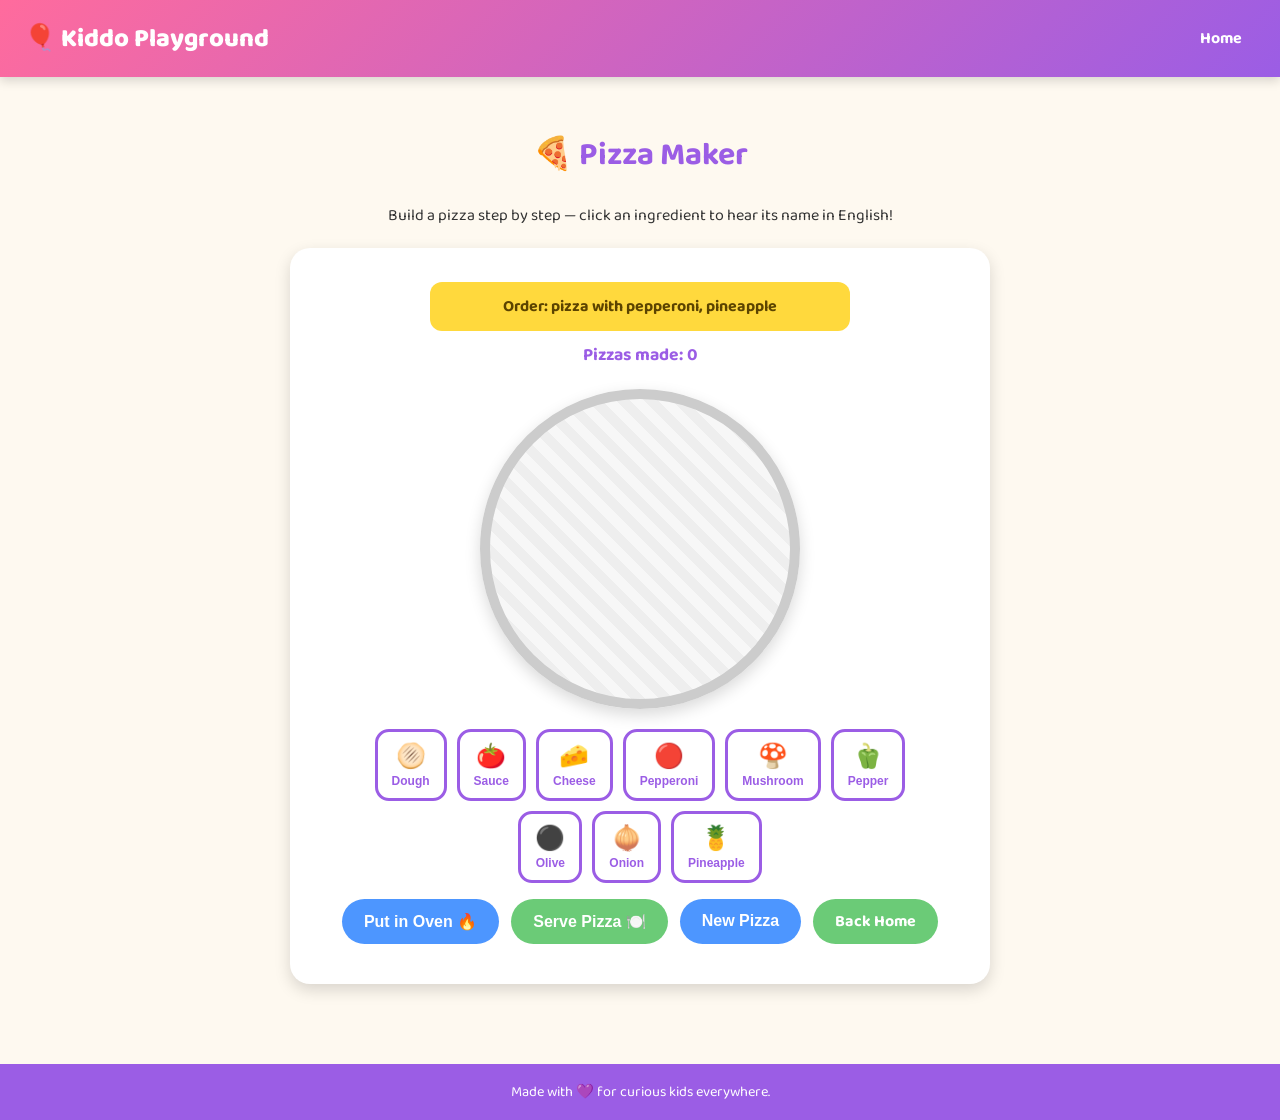
==== games/pizzamaker.html @ 0a42abb3 "Add files via upload" ====
<!DOCTYPE html>
<html lang="en">
<head>
<meta charset="UTF-8" />
<meta name="viewport" content="width=device-width, initial-scale=1.0" />
<title>Pizza Maker - Kiddo Playground</title>
<link rel="preconnect" href="https://fonts.googleapis.com">
<link href="https://fonts.googleapis.com/css2?family=Baloo+2:wght@500;700;800&display=swap" rel="stylesheet">
<link rel="stylesheet" href="../css/style.css" />
<style>
  .order-ticket {
    background: var(--yellow);
    border-radius: 12px;
    padding: 12px 18px;
    font-weight: 700;
    margin: 10px auto;
    max-width: 420px;
    color: #5c4400;
  }
  .pizza-area {
    position: relative;
    width: 320px;
    height: 320px;
    margin: 20px auto;
    border-radius: 50%;
    background: #f3d9a4;
    border: 10px solid #d9a441;
    box-shadow: 0 6px 16px var(--shadow);
    transition: filter 0.6s ease;
    overflow: hidden;
  }
  .pizza-area.no-dough {
    background: repeating-linear-gradient(45deg, #eee, #eee 10px, #f7f7f7 10px, #f7f7f7 20px);
    border-color: #ccc;
  }
  .pizza-area.baked {
    filter: brightness(0.9) saturate(1.2) sepia(0.15);
  }
  .sauce-layer, .cheese-layer {
    position: absolute;
    inset: 14px;
    border-radius: 50%;
    opacity: 0;
    transition: opacity 0.3s ease;
  }
  .sauce-layer { background: #d1372f; }
  .cheese-layer { background: #ffe082; }
  .sauce-layer.on, .cheese-layer.on { opacity: 1; }
  .topping {
    position: absolute;
    font-size: 1.6rem;
    transform: translate(-50%, -50%);
    pointer-events: none;
  }
  .ingredient-bar {
    display: flex;
    flex-wrap: wrap;
    justify-content: center;
    gap: 10px;
    max-width: 560px;
    margin: 16px auto;
  }
  .ingredient-btn {
    background: var(--white);
    border: 3px solid var(--purple);
    border-radius: 14px;
    padding: 10px 14px;
    font-size: 1.5rem;
    cursor: pointer;
    display: flex;
    flex-direction: column;
    align-items: center;
    gap: 4px;
    min-width: 64px;
    transition: transform 0.1s ease;
  }
  .ingredient-btn:hover { transform: scale(1.08); }
  .ingredient-btn span.label {
    font-size: 0.75rem;
    font-weight: 700;
    color: var(--purple);
  }
  .speak-bubble {
    position: fixed;
    left: 50%;
    top: 20%;
    transform: translate(-50%, -20px);
    background: var(--white);
    border: 4px solid var(--pink);
    border-radius: 16px;
    padding: 14px 26px;
    font-size: 1.8rem;
    font-weight: 800;
    color: var(--pink);
    opacity: 0;
    pointer-events: none;
    transition: opacity 0.25s ease, transform 0.25s ease;
    z-index: 50;
  }
  .speak-bubble.show {
    opacity: 1;
    transform: translate(-50%, 0);
  }
  .oven-progress {
    width: 260px;
    height: 18px;
    background: #eee;
    border-radius: 999px;
    margin: 10px auto;
    overflow: hidden;
    display: none;
  }
  .oven-progress .bar {
    height: 100%;
    width: 0%;
    background: var(--orange);
    transition: width 0.1s linear;
  }
</style>
</head>
<body>

<header class="site-header">
  <div class="logo">🎈 Kiddo Playground</div>
  <nav>
    <a href="../index.html">Home</a>
  </nav>
</header>

<main class="game-page">
  <h1>🍕 Pizza Maker</h1>
  <p>Build a pizza step by step — click an ingredient to hear its name in English!</p>

  <div class="game-stage">
    <div class="order-ticket" id="orderTicket">Order: Loading...</div>
    <div class="stats">
      <div>Pizzas made: <span id="pizzaCount">0</span></div>
    </div>

    <div class="pizza-area no-dough" id="pizzaArea">
      <div class="sauce-layer" id="sauceLayer"></div>
      <div class="cheese-layer" id="cheeseLayer"></div>
    </div>

    <div class="oven-progress" id="ovenProgress"><div class="bar" id="ovenBar"></div></div>

    <div class="ingredient-bar">
      <button class="ingredient-btn" data-type="dough" data-word="dough">🫓<span class="label">Dough</span></button>
      <button class="ingredient-btn" data-type="sauce" data-word="sauce">🍅<span class="label">Sauce</span></button>
      <button class="ingredient-btn" data-type="cheese" data-word="cheese">🧀<span class="label">Cheese</span></button>
      <button class="ingredient-btn" data-type="topping" data-word="pepperoni" data-emoji="🍕">🔴<span class="label">Pepperoni</span></button>
      <button class="ingredient-btn" data-type="topping" data-word="mushroom" data-emoji="🍄">🍄<span class="label">Mushroom</span></button>
      <button class="ingredient-btn" data-type="topping" data-word="pepper" data-emoji="🫑">🫑<span class="label">Pepper</span></button>
      <button class="ingredient-btn" data-type="topping" data-word="olive" data-emoji="⚫">⚫<span class="label">Olive</span></button>
      <button class="ingredient-btn" data-type="topping" data-word="onion" data-emoji="🧅">🧅<span class="label">Onion</span></button>
      <button class="ingredient-btn" data-type="topping" data-word="pineapple" data-emoji="🍍">🍍<span class="label">Pineapple</span></button>
    </div>

    <div class="controls">
      <button class="btn" id="ovenBtn">Put in Oven 🔥</button>
      <button class="btn secondary" id="serveBtn">Serve Pizza 🍽️</button>
      <button class="btn" id="restartBtn">New Pizza</button>
      <a class="btn secondary" href="../index.html">Back Home</a>
    </div>
  </div>
</main>

<footer class="site-footer">
  Made with 💜 for curious kids everywhere.
</footer>

<div class="speak-bubble" id="speakBubble"></div>

<script>
const TOPPING_WORDS = ['pepperoni','mushroom','pepper','olive','onion','pineapple'];
let hasDough = false;
let hasSauce = false;
let hasCheese = false;
let baked = false;
let toppingsAdded = new Set();
let pizzaCount = 0;
let currentOrder = [];

const pizzaArea = document.getElementById('pizzaArea');
const sauceLayer = document.getElementById('sauceLayer');
const cheeseLayer = document.getElementById('cheeseLayer');
const speakBubble = document.getElementById('speakBubble');
const ovenProgress = document.getElementById('ovenProgress');
const ovenBar = document.getElementById('ovenBar');

function speakWord(word) {
  speakBubble.textContent = word;
  speakBubble.classList.add('show');
  setTimeout(() => speakBubble.classList.remove('show'), 1100);
  if ('speechSynthesis' in window) {
    const utter = new SpeechSynthesisUtterance(word);
    utter.rate = 0.85;
    utter.lang = 'en-US';
    window.speechSynthesis.cancel();
    window.speechSynthesis.speak(utter);
  }
}

function newOrder() {
  const shuffled = [...TOPPING_WORDS].sort(() => Math.random() - 0.5);
  currentOrder = shuffled.slice(0, 2 + Math.floor(Math.random() * 2));
  document.getElementById('orderTicket').textContent =
    'Order: pizza with ' + currentOrder.join(', ');
}

function addTopping(word, emoji) {
  if (!hasDough || baked) return;
  toppingsAdded.add(word);
  for (let i = 0; i < 3; i++) {
    const el = document.createElement('div');
    el.className = 'topping';
    el.textContent = emoji;
    const angle = Math.random() * 2 * Math.PI;
    const radius = Math.random() * 110;
    const x = 160 + radius * Math.cos(angle);
    const y = 160 + radius * Math.sin(angle);
    el.style.left = x + 'px';
    el.style.top = y + 'px';
    pizzaArea.appendChild(el);
  }
}

document.querySelectorAll('.ingredient-btn').forEach(btn => {
  btn.addEventListener('click', () => {
    const type = btn.dataset.type;
    const word = btn.dataset.word;
    speakWord(word);
    if (baked) return;

    if (type === 'dough') {
      hasDough = true;
      pizzaArea.classList.remove('no-dough');
    } else if (type === 'sauce') {
      if (!hasDough) return;
      hasSauce = true;
      sauceLayer.classList.add('on');
    } else if (type === 'cheese') {
      if (!hasDough) return;
      hasCheese = true;
      cheeseLayer.classList.add('on');
    } else if (type === 'topping') {
      addTopping(word, btn.dataset.emoji);
    }
  });
});

document.getElementById('ovenBtn').addEventListener('click', () => {
  if (!hasDough || baked) return;
  ovenProgress.style.display = 'block';
  let pct = 0;
  const iv = setInterval(() => {
    pct += 4;
    ovenBar.style.width = pct + '%';
    if (pct >= 100) {
      clearInterval(iv);
      baked = true;
      pizzaArea.classList.add('baked');
      speakWord('yummy');
    }
  }, 80);
});

document.getElementById('serveBtn').addEventListener('click', () => {
  if (!baked) {
    alert('Bake the pizza first! 🔥');
    return;
  }
  const missing = currentOrder.filter(t => !toppingsAdded.has(t));
  if (missing.length === 0) {
    pizzaCount++;
    document.getElementById('pizzaCount').textContent = pizzaCount;
    alert('🎉 Perfect pizza! Order complete!');
  } else {
    alert('Hmm, missing: ' + missing.join(', ') + ' — try again!');
  }
});

document.getElementById('restartBtn').addEventListener('click', resetPizza);

function resetPizza() {
  hasDough = false;
  hasSauce = false;
  hasCheese = false;
  baked = false;
  toppingsAdded = new Set();
  pizzaArea.classList.add('no-dough');
  pizzaArea.classList.remove('baked');
  sauceLayer.classList.remove('on');
  cheeseLayer.classList.remove('on');
  ovenProgress.style.display = 'none';
  ovenBar.style.width = '0%';
  document.querySelectorAll('.topping').forEach(t => t.remove());
  newOrder();
}

newOrder();
</script>

</body>
</html>
---- css/style.css ----
/* ===== Kiddo Playground shared styles ===== */
:root {
  --pink: #ff6b9d;
  --orange: #ffa62b;
  --yellow: #ffd93d;
  --green: #6bcB77;
  --blue: #4d96ff;
  --purple: #9b5de5;
  --bg: #fef9f0;
  --text: #333333;
  --white: #ffffff;
  --shadow: rgba(0, 0, 0, 0.15);
  --radius: 20px;
}

* {
  box-sizing: border-box;
}

body {
  margin: 0;
  font-family: 'Baloo 2', 'Comic Sans MS', 'Trebuchet MS', sans-serif;
  background: var(--bg);
  color: var(--text);
  min-height: 100vh;
  display: flex;
  flex-direction: column;
}

a {
  text-decoration: none;
  color: inherit;
}

/* ===== Header ===== */
header.site-header {
  background: linear-gradient(135deg, var(--pink), var(--purple));
  color: var(--white);
  padding: 18px 24px;
  display: flex;
  align-items: center;
  justify-content: space-between;
  box-shadow: 0 4px 10px var(--shadow);
}

header.site-header .logo {
  font-size: 1.6rem;
  font-weight: 800;
  display: flex;
  align-items: center;
  gap: 8px;
}

header.site-header nav a {
  color: var(--white);
  font-weight: 700;
  margin-left: 18px;
  padding: 8px 14px;
  border-radius: 999px;
  transition: background 0.2s ease;
}

header.site-header nav a:hover {
  background: rgba(255, 255, 255, 0.25);
}

/* ===== Main content ===== */
main {
  flex: 1;
  padding: 32px 20px 60px;
  max-width: 1100px;
  margin: 0 auto;
  width: 100%;
}

.hero {
  text-align: center;
  margin-bottom: 40px;
}

.hero h1 {
  font-size: 2.6rem;
  margin-bottom: 8px;
  color: var(--purple);
}

.hero p {
  font-size: 1.2rem;
  color: #666;
}

/* ===== Game grid ===== */
.game-grid {
  display: grid;
  grid-template-columns: repeat(auto-fit, minmax(220px, 1fr));
  gap: 24px;
}

.game-card {
  background: var(--white);
  border-radius: var(--radius);
  padding: 24px;
  text-align: center;
  box-shadow: 0 6px 16px var(--shadow);
  transition: transform 0.15s ease, box-shadow 0.15s ease;
  border: 4px solid transparent;
}

.game-card:hover {
  transform: translateY(-6px) scale(1.02);
  box-shadow: 0 12px 24px var(--shadow);
  border-color: var(--yellow);
}

.game-card .emoji {
  font-size: 3rem;
  display: block;
  margin-bottom: 10px;
}

.game-card h3 {
  margin: 6px 0;
  font-size: 1.3rem;
}

.game-card p {
  font-size: 0.95rem;
  color: #777;
  margin: 6px 0 14px;
}

.badge {
  display: inline-block;
  background: var(--green);
  color: var(--white);
  font-size: 0.75rem;
  font-weight: 700;
  padding: 3px 10px;
  border-radius: 999px;
  margin-bottom: 8px;
}

.badge.premium {
  background: var(--orange);
}

.btn {
  display: inline-block;
  background: var(--blue);
  color: var(--white);
  font-weight: 700;
  padding: 10px 22px;
  border-radius: 999px;
  border: none;
  cursor: pointer;
  font-size: 1rem;
  transition: transform 0.1s ease, background 0.2s ease;
}

.btn:hover {
  transform: scale(1.05);
  background: var(--purple);
}

.btn.secondary {
  background: var(--green);
}

/* ===== Game page layout ===== */
.game-page {
  text-align: center;
}

.game-page h1 {
  color: var(--purple);
}

.game-stage {
  background: var(--white);
  border-radius: var(--radius);
  padding: 24px;
  box-shadow: 0 6px 16px var(--shadow);
  max-width: 700px;
  margin: 20px auto;
}

.controls {
  margin: 16px 0;
  display: flex;
  justify-content: center;
  gap: 12px;
  flex-wrap: wrap;
}

.stats {
  display: flex;
  justify-content: center;
  gap: 24px;
  font-weight: 700;
  margin-bottom: 12px;
  font-size: 1.1rem;
  color: var(--purple);
}

/* ===== Footer ===== */
footer.site-footer {
  background: var(--purple);
  color: var(--white);
  text-align: center;
  padding: 16px;
  font-size: 0.9rem;
}

footer.site-footer a {
  color: var(--yellow);
  font-weight: 700;
}
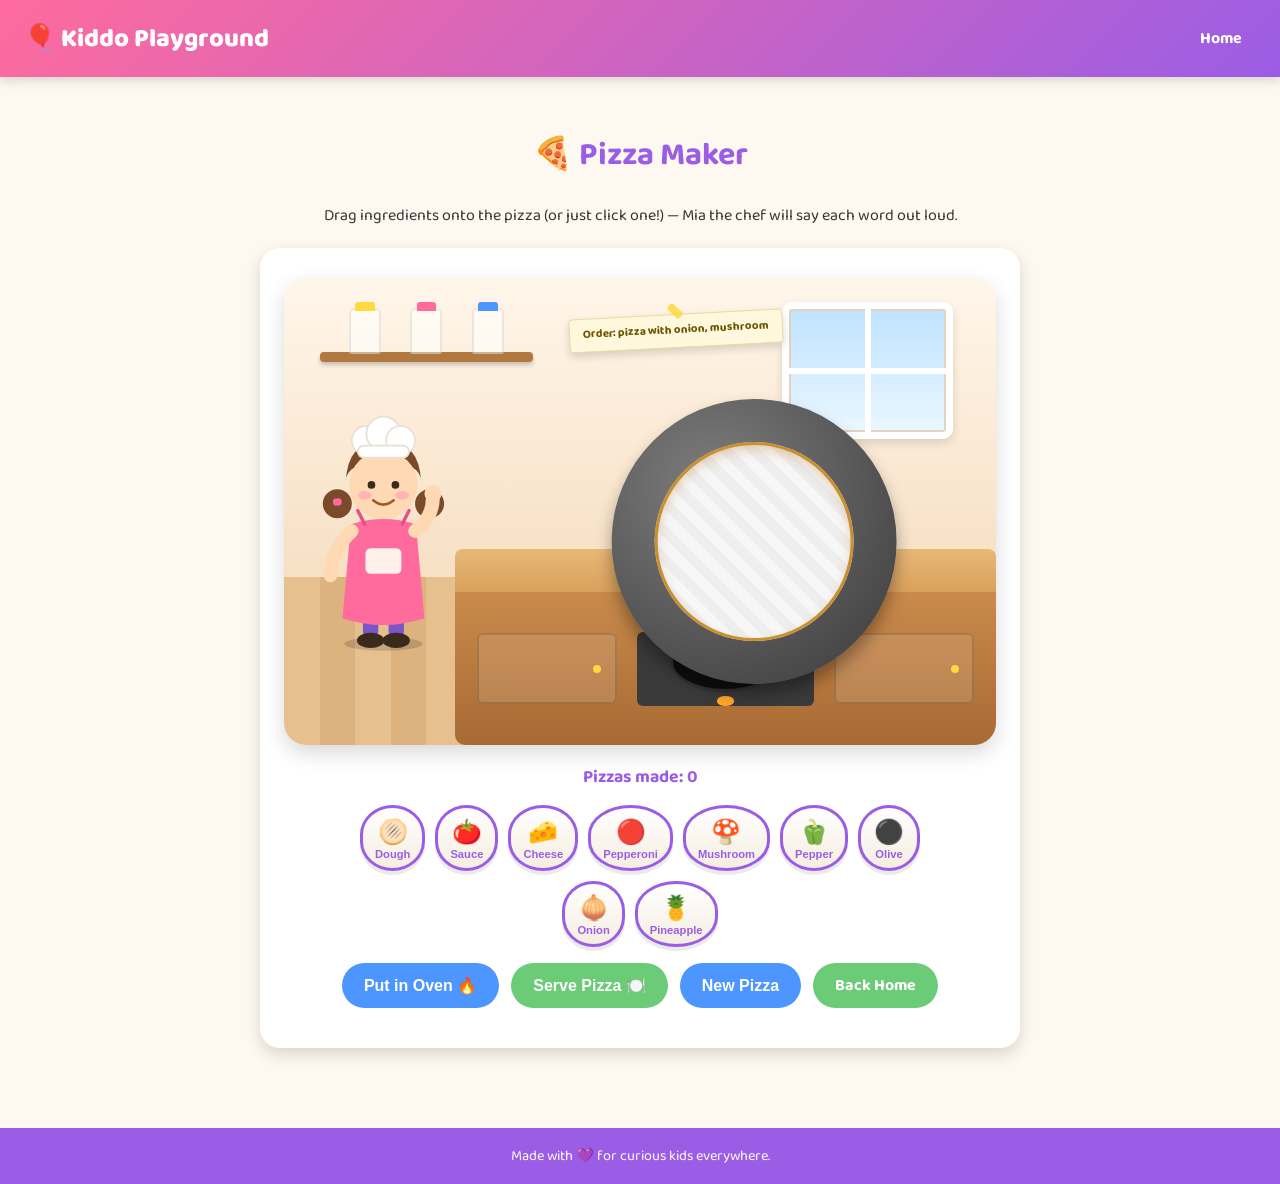
==== commit b5fed0a2: "Add files via upload" ====
--- a/games/pizzamaker.html
+++ b/games/pizzamaker.html
@@ -8,24 +8,238 @@
 <link href="https://fonts.googleapis.com/css2?family=Baloo+2:wght@500;700;800&display=swap" rel="stylesheet">
 <link rel="stylesheet" href="../css/style.css" />
 <style>
-  .order-ticket {
+  .kitchen-stage {
+    max-width: 760px;
+  }
+
+  /* ===== Scene ===== */
+  .kitchen-scene {
+    position: relative;
+    width: 100%;
+    aspect-ratio: 16 / 10.5;
+    margin: 6px auto 18px;
+    border-radius: 22px;
+    overflow: hidden;
+    box-shadow: 0 8px 20px var(--shadow), inset 0 0 0 6px #fff;
+    background: #fdf2e9;
+  }
+  .wall {
+    position: absolute;
+    inset: 0;
+    height: 64%;
+    background: linear-gradient(180deg, #fff6ea 0%, #f7e0c4 100%);
+  }
+  .floor {
+    position: absolute;
+    left: 0; right: 0; bottom: 0;
+    height: 36%;
+    background:
+      repeating-linear-gradient(90deg, #e7c090 0 5%, #dcb27e 5% 10%);
+  }
+
+  .window {
+    position: absolute;
+    top: 8%;
+    right: 6%;
+    width: 24%;
+    height: 46%;
+    background: linear-gradient(180deg, #bfe3ff 0%, #eaf7ff 100%);
+    border: 7px solid #fff;
+    border-radius: 10px;
+    box-shadow: 0 4px 10px rgba(0,0,0,0.12), inset 0 0 0 2px #e3d3bd;
+  }
+  .window::before, .window::after {
+    content: '';
+    position: absolute;
+    background: #fff;
+  }
+  .window::before { left: 50%; top: 0; bottom: 0; width: 6px; transform: translateX(-50%); }
+  .window::after { top: 50%; left: 0; right: 0; height: 6px; transform: translateY(-50%); }
+  .cloud {
+    position: absolute;
+    background: #fff;
+    border-radius: 40%;
+    opacity: 0.9;
+  }
+
+  .shelf-wrap {
+    position: absolute;
+    top: 10%;
+    left: 5%;
+    width: 30%;
+  }
+  .shelf {
+    height: 10px;
+    background: #b1783f;
+    border-radius: 4px;
+    box-shadow: 0 3px 4px rgba(0,0,0,0.2);
+  }
+  .jars {
+    display: flex;
+    justify-content: space-evenly;
+    align-items: flex-end;
+  }
+  .jar {
+    width: 15%;
+    aspect-ratio: 0.7;
+    background: rgba(255,255,255,0.55);
+    border: 2px solid rgba(0,0,0,0.08);
+    border-radius: 5px 5px 3px 3px;
+    position: relative;
+    margin-bottom: -2px;
+  }
+  .jar::before {
+    content: '';
+    position: absolute;
+    top: -18%;
+    left: 15%;
+    right: 15%;
+    height: 22%;
+    background: var(--jc, var(--pink));
+    border-radius: 3px 3px 0 0;
+  }
+
+  .order-note {
+    position: absolute;
+    top: 12%;
+    left: 40%;
+    width: 30%;
+    background: #fff8dd;
+    border: 1px solid #e8dba3;
+    border-radius: 4px;
+    padding: 8px 10px;
+    font-size: 0.72rem;
+    font-weight: 700;
+    color: #6b5300;
+    text-align: center;
+    line-height: 1.35;
+    transform: rotate(-3deg);
+    box-shadow: 0 4px 8px rgba(0,0,0,0.15);
+  }
+  .order-note::before {
+    content: '';
+    position: absolute;
+    top: -8px;
+    left: 50%;
+    transform: translateX(-50%) rotate(45deg);
+    width: 16px;
+    height: 8px;
+    background: #ffd93d;
+    opacity: 0.85;
+    border-radius: 2px;
+  }
+
+  /* ===== Counter ===== */
+  .counter {
+    position: absolute;
+    left: 24%;
+    right: 0;
+    bottom: 0;
+    height: 42%;
+  }
+  .counter-top {
+    position: absolute;
+    top: 0;
+    left: 0;
+    right: 0;
+    height: 22%;
+    background: linear-gradient(180deg, #e8b877 0%, #d9a05c 100%);
+    border-radius: 8px 8px 0 0;
+    box-shadow: 0 3px 0 rgba(0,0,0,0.12);
+  }
+  .cabinet-face {
+    position: absolute;
+    top: 22%;
+    left: 0;
+    right: 0;
+    bottom: 0;
+    background: linear-gradient(180deg, #c98a4b 0%, #a86a34 100%);
+    display: flex;
+    align-items: center;
+    justify-content: space-evenly;
+    padding: 6% 4%;
+    gap: 4%;
+    border-radius: 0 0 10px 10px;
+  }
+  .cabinet-door {
+    flex: 1;
+    height: 80%;
+    background: rgba(255,255,255,0.12);
+    border: 2px solid rgba(0,0,0,0.15);
+    border-radius: 6px;
+    position: relative;
+  }
+  .cabinet-door::after {
+    content: '';
+    position: absolute;
+    right: 10%;
+    top: 50%;
+    width: 8px;
+    height: 8px;
     background: var(--yellow);
-    border-radius: 12px;
-    padding: 12px 18px;
-    font-weight: 700;
-    margin: 10px auto;
-    max-width: 420px;
-    color: #5c4400;
+    border-radius: 50%;
+    transform: translateY(-50%);
+  }
+
+  .oven-unit {
+    flex: 1.3;
+    height: 84%;
+    background: #3a3a3a;
+    border-radius: 6px;
+    display: flex;
+    flex-direction: column;
+    align-items: center;
+    justify-content: center;
+    gap: 4px;
+    position: relative;
+  }
+  .oven-window {
+    width: 62%;
+    aspect-ratio: 1;
+    background: #171717;
+    border: 3px solid #555;
+    border-radius: 50%;
+    display: flex;
+    align-items: center;
+    justify-content: center;
+    font-size: 1.1rem;
+    filter: grayscale(1) brightness(0.6);
+    transition: filter 0.4s ease;
+  }
+  .oven-unit.active .oven-window {
+    filter: none;
+    box-shadow: 0 0 14px 4px rgba(255,140,0,0.6);
+  }
+  .oven-knob {
+    width: 10%;
+    aspect-ratio: 1;
+    background: var(--orange);
+    border-radius: 50%;
+  }
+
+  /* ===== Pizza pan ===== */
+  .pizza-pan {
+    position: absolute;
+    left: 66%;
+    top: 26%;
+    width: 40%;
+    aspect-ratio: 1;
+    transform: translateX(-50%);
+    background: radial-gradient(circle at 35% 30%, #7d7d7d, #4d4d4d 70%, #3a3a3a 100%);
+    border-radius: 50%;
+    box-shadow: 0 10px 16px rgba(0,0,0,0.35);
+    padding: 6%;
   }
   .pizza-area {
     position: relative;
-    width: 320px;
-    height: 320px;
-    margin: 20px auto;
+    width: 100%;
+    height: 100%;
     border-radius: 50%;
-    background: #f3d9a4;
-    border: 10px solid #d9a441;
-    box-shadow: 0 6px 16px var(--shadow);
+    background: radial-gradient(circle at 30% 25%, #f7e2ae 0%, #eecf8e 55%, #e0b878 100%);
+    border: 5% solid #d9a441;
+    box-shadow:
+      inset 0 0 0 3px #c9902f,
+      inset 0 6px 14px rgba(180, 110, 30, 0.35);
     transition: filter 0.6s ease;
     overflow: hidden;
   }
@@ -34,52 +248,121 @@
     border-color: #ccc;
   }
   .pizza-area.baked {
-    filter: brightness(0.9) saturate(1.2) sepia(0.15);
+    border-color: #b9772a;
+    filter: brightness(0.96) saturate(1.15) sepia(0.12);
+  }
+  .pizza-area.baked::after {
+    content: '';
+    position: absolute;
+    inset: 0;
+    border-radius: 50%;
+    background:
+      radial-gradient(circle at 20% 80%, rgba(120,60,10,0.18) 0, rgba(120,60,10,0.18) 5px, transparent 6px),
+      radial-gradient(circle at 75% 15%, rgba(120,60,10,0.15) 0, rgba(120,60,10,0.15) 4px, transparent 5px),
+      radial-gradient(circle at 85% 70%, rgba(120,60,10,0.18) 0, rgba(120,60,10,0.18) 6px, transparent 7px),
+      radial-gradient(circle at 45% 90%, rgba(120,60,10,0.15) 0, rgba(120,60,10,0.15) 4px, transparent 5px);
+    pointer-events: none;
   }
   .sauce-layer, .cheese-layer {
     position: absolute;
-    inset: 14px;
+    inset: 5%;
     border-radius: 50%;
     opacity: 0;
     transition: opacity 0.3s ease;
   }
-  .sauce-layer { background: #d1372f; }
-  .cheese-layer { background: #ffe082; }
-  .sauce-layer.on, .cheese-layer.on { opacity: 1; }
+  .sauce-layer {
+    background:
+      radial-gradient(circle at 35% 30%, #e15a44 0%, #cc3b2c 45%, #b52f22 100%),
+      radial-gradient(circle at 70% 65%, rgba(190,50,35,0.5) 0, rgba(190,50,35,0.5) 12%, transparent 13%),
+      radial-gradient(circle at 25% 70%, rgba(190,50,35,0.4) 0, rgba(190,50,35,0.4) 9%, transparent 10%);
+  }
+  .cheese-layer {
+    background:
+      radial-gradient(circle at 30% 30%, #fff1c2 0%, #ffdf85 45%, #f6c94e 100%),
+      radial-gradient(circle at 65% 25%, rgba(255,255,255,0.55) 0, rgba(255,255,255,0.55) 7%, transparent 8%),
+      radial-gradient(circle at 40% 65%, rgba(255,255,255,0.4) 0, rgba(255,255,255,0.4) 8%, transparent 9%),
+      radial-gradient(circle at 75% 70%, rgba(220,150,30,0.35) 0, rgba(220,150,30,0.35) 6%, transparent 7%),
+      radial-gradient(circle at 20% 55%, rgba(220,150,30,0.3) 0, rgba(220,150,30,0.3) 5%, transparent 6%);
+  }
+  .sauce-layer.on { opacity: 1; }
+  .cheese-layer.on { opacity: 0.92; }
   .topping {
     position: absolute;
-    font-size: 1.6rem;
+    font-size: 1.5rem;
     transform: translate(-50%, -50%);
     pointer-events: none;
-  }
-  .ingredient-bar {
+    filter: drop-shadow(0 2px 2px rgba(0,0,0,0.25));
+  }
+
+  /* ===== Chef girl ===== */
+  .chef-girl {
+    position: absolute;
+    left: 2%;
+    bottom: 0;
+    height: 88%;
+    width: 24%;
+    animation: bob 2.6s ease-in-out infinite;
+    transform-origin: bottom center;
+  }
+  .chef-girl svg { width: 100%; height: 100%; display: block; }
+  .chef-girl.cheer { animation: cheer 0.7s ease; }
+  @keyframes bob {
+    0%, 100% { transform: translateY(0); }
+    50% { transform: translateY(-3%); }
+  }
+  @keyframes cheer {
+    0% { transform: scale(1) rotate(0); }
+    30% { transform: scale(1.12) rotate(-4deg); }
+    60% { transform: scale(1.12) rotate(4deg); }
+    100% { transform: scale(1) rotate(0); }
+  }
+
+  /* ===== Order ticket text sits in note above; keep stats row ===== */
+  .stats { margin-top: 4px; }
+
+  /* ===== Ingredient tray ===== */
+  .ingredient-tray {
     display: flex;
     flex-wrap: wrap;
     justify-content: center;
     gap: 10px;
-    max-width: 560px;
-    margin: 16px auto;
+    max-width: 620px;
+    margin: 14px auto;
   }
   .ingredient-btn {
-    background: var(--white);
+    background: linear-gradient(180deg, #fff 0%, #f5eee0 100%);
     border: 3px solid var(--purple);
-    border-radius: 14px;
-    padding: 10px 14px;
+    border-radius: 50% / 45%;
+    padding: 10px 12px 8px;
     font-size: 1.5rem;
-    cursor: pointer;
+    cursor: grab;
     display: flex;
     flex-direction: column;
     align-items: center;
-    gap: 4px;
-    min-width: 64px;
-    transition: transform 0.1s ease;
-  }
-  .ingredient-btn:hover { transform: scale(1.08); }
+    gap: 2px;
+    min-width: 62px;
+    touch-action: none;
+    user-select: none;
+    transition: transform 0.12s ease;
+    box-shadow: 0 4px 0 rgba(0,0,0,0.08);
+  }
+  .ingredient-btn:hover { transform: translateY(-3px) scale(1.06); }
+  .ingredient-btn:active { cursor: grabbing; }
   .ingredient-btn span.label {
-    font-size: 0.75rem;
+    font-size: 0.7rem;
     font-weight: 700;
     color: var(--purple);
   }
+  .drag-ghost {
+    position: fixed;
+    top: 0; left: 0;
+    font-size: 2.1rem;
+    transform: translate(-50%, -50%) scale(1.25);
+    pointer-events: none;
+    z-index: 999;
+    filter: drop-shadow(0 5px 6px rgba(0,0,0,0.3));
+  }
+
   .speak-bubble {
     position: fixed;
     left: 50%;
@@ -101,12 +384,12 @@
     opacity: 1;
     transform: translate(-50%, 0);
   }
+
   .oven-progress {
-    width: 260px;
-    height: 18px;
-    background: #eee;
+    width: 90%;
+    height: 8px;
+    background: #222;
     border-radius: 999px;
-    margin: 10px auto;
     overflow: hidden;
     display: none;
   }
@@ -115,6 +398,25 @@
     width: 0%;
     background: var(--orange);
     transition: width 0.1s linear;
+  }
+
+  .confetti-layer {
+    position: absolute;
+    inset: 0;
+    pointer-events: none;
+    overflow: hidden;
+  }
+  .confetti-bit {
+    position: absolute;
+    top: 30%;
+    width: 8px;
+    height: 8px;
+    border-radius: 2px;
+    animation: confetti-fall 1s ease-out forwards;
+  }
+  @keyframes confetti-fall {
+    0% { transform: translateY(0) rotate(0deg); opacity: 1; }
+    100% { transform: translateY(160px) rotate(300deg); opacity: 0; }
   }
 </style>
 </head>
@@ -129,26 +431,97 @@
 
 <main class="game-page">
   <h1>🍕 Pizza Maker</h1>
-  <p>Build a pizza step by step — click an ingredient to hear its name in English!</p>
-
-  <div class="game-stage">
-    <div class="order-ticket" id="orderTicket">Order: Loading...</div>
+  <p>Drag ingredients onto the pizza (or just click one!) — Mia the chef will say each word out loud.</p>
+
+  <div class="game-stage kitchen-stage">
+
+    <div class="kitchen-scene" id="kitchenScene">
+      <div class="wall">
+        <div class="window"></div>
+        <div class="shelf-wrap">
+          <div class="jars">
+            <span class="jar" style="--jc:#ffd93d"></span>
+            <span class="jar" style="--jc:#ff6b9d"></span>
+            <span class="jar" style="--jc:#4d96ff"></span>
+          </div>
+          <div class="shelf"></div>
+        </div>
+        <div class="order-note" id="orderTicket">Order: Loading...</div>
+      </div>
+
+      <div class="floor"></div>
+
+      <div class="chef-girl" id="chefGirl">
+        <svg viewBox="0 0 200 260" xmlns="http://www.w3.org/2000/svg">
+          <ellipse cx="100" cy="252" rx="46" ry="8" fill="rgba(0,0,0,0.15)"/>
+          <!-- legs -->
+          <rect x="76" y="205" width="18" height="42" rx="9" fill="#7a56c9"/>
+          <rect x="106" y="205" width="18" height="42" rx="9" fill="#7a56c9"/>
+          <ellipse cx="85" cy="248" rx="16" ry="9" fill="#3a2a1a"/>
+          <ellipse cx="115" cy="248" rx="16" ry="9" fill="#3a2a1a"/>
+          <!-- pigtails -->
+          <circle cx="46" cy="88" r="17" fill="#7a4a2b"/>
+          <circle cx="154" cy="88" r="17" fill="#7a4a2b"/>
+          <rect x="41" y="82" width="10" height="8" rx="3" fill="#ff6b9d"/>
+          <rect x="149" y="82" width="10" height="8" rx="3" fill="#ff6b9d"/>
+          <!-- body / apron -->
+          <path d="M62,112 Q100,100 138,112 L148,222 Q100,238 52,222 Z" fill="#ff6b9d"/>
+          <path d="M85,140 h30 a6,6 0 0 1 6,6 v18 a6,6 0 0 1 -6,6 h-30 a6,6 0 0 1 -6,-6 v-18 a6,6 0 0 1 6,-6 Z" fill="#fff8ef" opacity="0.95"/>
+          <path d="M78,112 L70,96 M122,112 L130,96" stroke="#e94f86" stroke-width="4" fill="none" stroke-linecap="round"/>
+          <!-- arms -->
+          <path d="M63,120 Q40,140 38,172" stroke="#ffd9b3" stroke-width="16" fill="none" stroke-linecap="round"/>
+          <path d="M137,120 Q158,105 158,80" stroke="#ffd9b3" stroke-width="16" fill="none" stroke-linecap="round"/>
+          <circle cx="158" cy="76" r="10" fill="#ffd9b3"/>
+          <!-- hair back -->
+          <path d="M56,62 Q58,14 100,14 Q142,14 144,62 Q144,40 100,38 Q56,40 56,62 Z" fill="#7a4a2b"/>
+          <!-- head -->
+          <circle cx="100" cy="66" r="40" fill="#ffd9b3"/>
+          <!-- chef hat -->
+          <circle cx="80" cy="14" r="17" fill="#fff" stroke="#e7e0d3" stroke-width="2"/>
+          <circle cx="100" cy="6" r="20" fill="#fff" stroke="#e7e0d3" stroke-width="2"/>
+          <circle cx="120" cy="14" r="17" fill="#fff" stroke="#e7e0d3" stroke-width="2"/>
+          <rect x="70" y="20" width="60" height="14" rx="7" fill="#fff" stroke="#e7e0d3" stroke-width="2"/>
+          <!-- face -->
+          <circle cx="86" cy="66" r="4.5" fill="#3a2a1a"/>
+          <circle cx="114" cy="66" r="4.5" fill="#3a2a1a"/>
+          <ellipse cx="78" cy="78" rx="8" ry="5" fill="#ff9db8" opacity="0.6"/>
+          <ellipse cx="122" cy="78" rx="8" ry="5" fill="#ff9db8" opacity="0.6"/>
+          <path d="M88,84 Q100,94 112,84" stroke="#a15a2e" stroke-width="3" fill="none" stroke-linecap="round"/>
+        </svg>
+      </div>
+
+      <div class="counter">
+        <div class="counter-top"></div>
+        <div class="cabinet-face">
+          <div class="cabinet-door"></div>
+          <div class="oven-unit" id="ovenUnit">
+            <div class="oven-window">🔥</div>
+            <div class="oven-progress" id="ovenProgress"><div class="bar" id="ovenBar"></div></div>
+            <div class="oven-knob"></div>
+          </div>
+          <div class="cabinet-door"></div>
+        </div>
+      </div>
+
+      <div class="pizza-pan">
+        <div class="pizza-area no-dough" id="pizzaArea">
+          <div class="sauce-layer" id="sauceLayer"></div>
+          <div class="cheese-layer" id="cheeseLayer"></div>
+        </div>
+      </div>
+
+      <div class="confetti-layer" id="confettiLayer"></div>
+    </div>
+
     <div class="stats">
       <div>Pizzas made: <span id="pizzaCount">0</span></div>
     </div>
 
-    <div class="pizza-area no-dough" id="pizzaArea">
-      <div class="sauce-layer" id="sauceLayer"></div>
-      <div class="cheese-layer" id="cheeseLayer"></div>
-    </div>
-
-    <div class="oven-progress" id="ovenProgress"><div class="bar" id="ovenBar"></div></div>
-
-    <div class="ingredient-bar">
-      <button class="ingredient-btn" data-type="dough" data-word="dough">🫓<span class="label">Dough</span></button>
-      <button class="ingredient-btn" data-type="sauce" data-word="sauce">🍅<span class="label">Sauce</span></button>
-      <button class="ingredient-btn" data-type="cheese" data-word="cheese">🧀<span class="label">Cheese</span></button>
-      <button class="ingredient-btn" data-type="topping" data-word="pepperoni" data-emoji="🍕">🔴<span class="label">Pepperoni</span></button>
+    <div class="ingredient-tray" id="ingredientTray">
+      <button class="ingredient-btn" data-type="dough" data-word="dough" data-emoji="🫓">🫓<span class="label">Dough</span></button>
+      <button class="ingredient-btn" data-type="sauce" data-word="sauce" data-emoji="🍅">🍅<span class="label">Sauce</span></button>
+      <button class="ingredient-btn" data-type="cheese" data-word="cheese" data-emoji="🧀">🧀<span class="label">Cheese</span></button>
+      <button class="ingredient-btn" data-type="topping" data-word="pepperoni" data-emoji="🔴">🔴<span class="label">Pepperoni</span></button>
       <button class="ingredient-btn" data-type="topping" data-word="mushroom" data-emoji="🍄">🍄<span class="label">Mushroom</span></button>
       <button class="ingredient-btn" data-type="topping" data-word="pepper" data-emoji="🫑">🫑<span class="label">Pepper</span></button>
       <button class="ingredient-btn" data-type="topping" data-word="olive" data-emoji="⚫">⚫<span class="label">Olive</span></button>
@@ -178,6 +551,7 @@
 let hasCheese = false;
 let baked = false;
 let toppingsAdded = new Set();
+let placedToppings = [];
 let pizzaCount = 0;
 let currentOrder = [];
 
@@ -187,6 +561,9 @@
 const speakBubble = document.getElementById('speakBubble');
 const ovenProgress = document.getElementById('ovenProgress');
 const ovenBar = document.getElementById('ovenBar');
+const ovenUnit = document.getElementById('ovenUnit');
+const chefGirl = document.getElementById('chefGirl');
+const confettiLayer = document.getElementById('confettiLayer');
 
 function speakWord(word) {
   speakBubble.textContent = word;
@@ -208,50 +585,158 @@
     'Order: pizza with ' + currentOrder.join(', ');
 }
 
-function addTopping(word, emoji) {
+// ---- Topping placement (spread evenly, avoid overlap, respect drop point) ----
+function clampToPizza(pt) {
+  const cx = 160, cy = 160, maxR = 118;
+  const dx = pt.x - cx, dy = pt.y - cy;
+  const d = Math.hypot(dx, dy);
+  if (d <= maxR) return pt;
+  const scale = maxR / d;
+  return { x: cx + dx * scale, y: cy + dy * scale };
+}
+
+function pickToppingSpot(target) {
+  const cx = 160, cy = 160, maxRadius = 118, minGap = 30;
+  let best = null, bestDist = -1;
+
+  for (let attempt = 0; attempt < 24; attempt++) {
+    let x, y;
+    if (target) {
+      const jitter = 26;
+      const raw = { x: target.x + (Math.random() * 2 - 1) * jitter, y: target.y + (Math.random() * 2 - 1) * jitter };
+      const c = clampToPizza(raw);
+      x = c.x; y = c.y;
+    } else {
+      const angle = Math.random() * 2 * Math.PI;
+      const radius = maxRadius * Math.sqrt(Math.random());
+      x = cx + radius * Math.cos(angle);
+      y = cy + radius * Math.sin(angle);
+    }
+
+    let nearest = Infinity;
+    for (const p of placedToppings) {
+      const d = Math.hypot(p.x - x, p.y - y);
+      if (d < nearest) nearest = d;
+    }
+    if (nearest >= minGap) return { x, y };
+    if (nearest > bestDist) { bestDist = nearest; best = { x, y }; }
+  }
+  return best || { x: cx, y: cy };
+}
+
+function addTopping(word, emoji, dropPoint) {
   if (!hasDough || baked) return;
   toppingsAdded.add(word);
   for (let i = 0; i < 3; i++) {
+    const spot = pickToppingSpot(dropPoint);
+    placedToppings.push(spot);
     const el = document.createElement('div');
     el.className = 'topping';
     el.textContent = emoji;
-    const angle = Math.random() * 2 * Math.PI;
-    const radius = Math.random() * 110;
-    const x = 160 + radius * Math.cos(angle);
-    const y = 160 + radius * Math.sin(angle);
-    el.style.left = x + 'px';
-    el.style.top = y + 'px';
+    el.style.left = (spot.x / 320 * 100) + '%';
+    el.style.top = (spot.y / 320 * 100) + '%';
+    el.style.transform = `translate(-50%, -50%) rotate(${Math.round(Math.random() * 40 - 20)}deg)`;
     pizzaArea.appendChild(el);
   }
 }
 
+// ---- Ingredient action (shared by drag-drop, click, and keyboard) ----
+function handleIngredientAction(data, dropPoint) {
+  speakWord(data.word);
+  if (baked) return;
+  if (data.type === 'dough') {
+    hasDough = true;
+    pizzaArea.classList.remove('no-dough');
+  } else if (data.type === 'sauce') {
+    if (!hasDough) return;
+    hasSauce = true;
+    sauceLayer.classList.add('on');
+  } else if (data.type === 'cheese') {
+    if (!hasDough) return;
+    hasCheese = true;
+    cheeseLayer.classList.add('on');
+  } else if (data.type === 'topping') {
+    addTopping(data.word, data.emoji, dropPoint);
+  }
+}
+
+// ---- Drag and drop with Pointer Events (mouse + touch), click as fallback ----
+let dragGhost = null;
+let dragData = null;
+let dragStartX = 0, dragStartY = 0;
+let suppressClick = false;
+
 document.querySelectorAll('.ingredient-btn').forEach(btn => {
+  btn.addEventListener('pointerdown', (e) => {
+    e.preventDefault();
+    dragData = {
+      type: btn.dataset.type,
+      word: btn.dataset.word,
+      emoji: btn.dataset.emoji
+    };
+    dragStartX = e.clientX;
+    dragStartY = e.clientY;
+    dragGhost = document.createElement('div');
+    dragGhost.className = 'drag-ghost';
+    dragGhost.textContent = dragData.emoji;
+    document.body.appendChild(dragGhost);
+    positionGhost(e.clientX, e.clientY);
+    document.addEventListener('pointermove', onPointerMove);
+    document.addEventListener('pointerup', onPointerUp, { once: true });
+    document.addEventListener('pointercancel', onPointerCancel, { once: true });
+  });
+
   btn.addEventListener('click', () => {
-    const type = btn.dataset.type;
-    const word = btn.dataset.word;
-    speakWord(word);
-    if (baked) return;
-
-    if (type === 'dough') {
-      hasDough = true;
-      pizzaArea.classList.remove('no-dough');
-    } else if (type === 'sauce') {
-      if (!hasDough) return;
-      hasSauce = true;
-      sauceLayer.classList.add('on');
-    } else if (type === 'cheese') {
-      if (!hasDough) return;
-      hasCheese = true;
-      cheeseLayer.classList.add('on');
-    } else if (type === 'topping') {
-      addTopping(word, btn.dataset.emoji);
-    }
+    if (suppressClick) { suppressClick = false; return; }
+    handleIngredientAction({
+      type: btn.dataset.type,
+      word: btn.dataset.word,
+      emoji: btn.dataset.emoji
+    }, null);
   });
 });
 
+function positionGhost(x, y) {
+  if (!dragGhost) return;
+  dragGhost.style.left = x + 'px';
+  dragGhost.style.top = y + 'px';
+}
+
+function onPointerMove(e) {
+  positionGhost(e.clientX, e.clientY);
+}
+
+function onPointerUp(e) {
+  document.removeEventListener('pointermove', onPointerMove);
+  if (dragGhost) { dragGhost.remove(); dragGhost = null; }
+  if (!dragData) return;
+
+  const rect = pizzaArea.getBoundingClientRect();
+  const overPizza = e.clientX >= rect.left && e.clientX <= rect.right &&
+                     e.clientY >= rect.top && e.clientY <= rect.bottom;
+  let dropPoint = null;
+  if (overPizza) {
+    const fx = (e.clientX - rect.left) / rect.width;
+    const fy = (e.clientY - rect.top) / rect.height;
+    dropPoint = { x: fx * 320, y: fy * 320 };
+  }
+  handleIngredientAction(dragData, dropPoint);
+  dragData = null;
+  suppressClick = true;
+  setTimeout(() => { suppressClick = false; }, 50);
+}
+
+function onPointerCancel() {
+  document.removeEventListener('pointermove', onPointerMove);
+  if (dragGhost) { dragGhost.remove(); dragGhost = null; }
+  dragData = null;
+}
+
+// ---- Oven ----
 document.getElementById('ovenBtn').addEventListener('click', () => {
   if (!hasDough || baked) return;
   ovenProgress.style.display = 'block';
+  ovenUnit.classList.add('active');
   let pct = 0;
   const iv = setInterval(() => {
     pct += 4;
@@ -260,11 +745,26 @@
       clearInterval(iv);
       baked = true;
       pizzaArea.classList.add('baked');
+      ovenUnit.classList.remove('active');
       speakWord('yummy');
     }
   }, 80);
 });
 
+// ---- Serve ----
+function burstConfetti() {
+  const colors = ['#ff6b9d', '#ffa62b', '#ffd93d', '#6bcb77', '#4d96ff', '#9b5de5'];
+  for (let i = 0; i < 18; i++) {
+    const bit = document.createElement('div');
+    bit.className = 'confetti-bit';
+    bit.style.left = (10 + Math.random() * 80) + '%';
+    bit.style.background = colors[Math.floor(Math.random() * colors.length)];
+    bit.style.animationDelay = (Math.random() * 0.2) + 's';
+    confettiLayer.appendChild(bit);
+    setTimeout(() => bit.remove(), 1300);
+  }
+}
+
 document.getElementById('serveBtn').addEventListener('click', () => {
   if (!baked) {
     alert('Bake the pizza first! 🔥');
@@ -274,6 +774,10 @@
   if (missing.length === 0) {
     pizzaCount++;
     document.getElementById('pizzaCount').textContent = pizzaCount;
+    chefGirl.classList.remove('cheer');
+    void chefGirl.offsetWidth;
+    chefGirl.classList.add('cheer');
+    burstConfetti();
     alert('🎉 Perfect pizza! Order complete!');
   } else {
     alert('Hmm, missing: ' + missing.join(', ') + ' — try again!');
@@ -288,12 +792,14 @@
   hasCheese = false;
   baked = false;
   toppingsAdded = new Set();
+  placedToppings = [];
   pizzaArea.classList.add('no-dough');
   pizzaArea.classList.remove('baked');
   sauceLayer.classList.remove('on');
   cheeseLayer.classList.remove('on');
   ovenProgress.style.display = 'none';
   ovenBar.style.width = '0%';
+  ovenUnit.classList.remove('active');
   document.querySelectorAll('.topping').forEach(t => t.remove());
   newOrder();
 }
